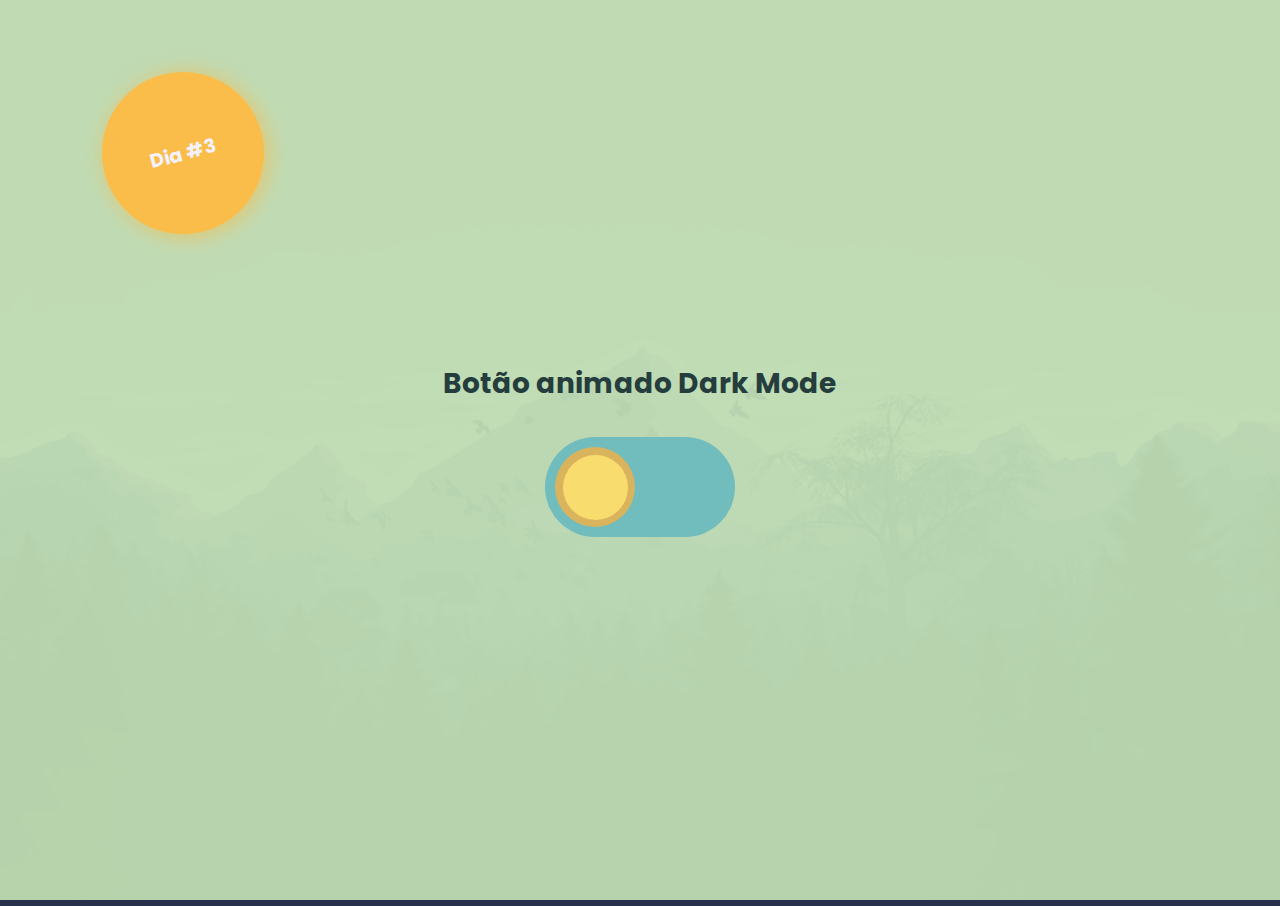
==== button/index.html @ e3bc886b "Day 3" ====
<!DOCTYPE html>
<html lang="pt-br">

<head>
  <meta charset="UTF-8">
  <meta http-equiv="X-UA-Compatible" content="IE=edge">
  <meta name="viewport" content="width=device-width, initial-scale=1.0">
  <link rel="stylesheet" href="./style.css">
  <title>Botão animado</title>
</head>

<body>
  <main>
    <img src="./assets/skyday.png" alt="background" class="background">
    <div class="main">
      <h1>Botão animado Dark Mode</h1>
      <button class="btn-darkmode">
        <div class="circle active">
          <div class="sun">
            <svg xmlns="http://www.w3.org/2000/svg" enable-background="new 0 0 24 24" height="60px" viewBox="0 0 24 24" width="60px" fill="#FEFEFF" class="moon">
              <rect fill="none" height="24" width="24" />
              <path d="M9.37,5.51C9.19,6.15,9.1,6.82,9.1,7.5c0,4.08,3.32,7.4,7.4,7.4c0.68,0,1.35-0.09,1.99-0.27C17.45,17.19,14.93,19,12,19 c-3.86,0-7-3.14-7-7C5,9.07,6.81,6.55,9.37,5.51z M12,3c-4.97,0-9,4.03-9,9s4.03,9,9,9s9-4.03,9-9c0-0.46-0.04-0.92-0.1-1.36 c-0.98,1.37-2.58,2.26-4.4,2.26c-2.98,0-5.4-2.42-5.4-5.4c0-1.81,0.89-3.42,2.26-4.4C12.92,3.04,12.46,3,12,3L12,3z" />
            </svg>
          </div>
        </div>
      </button>
    </div>
  </main>
  <span class="stamp">
    Dia #3
  </span>
</body>
<script src="./darkmode.js"></script>

</html>
---- button/style.css ----
@import url('https://fonts.googleapis.com/css2?family=Poppins:ital,wght@0,400;0,500;0,600;0,700;1,400&display=swap');

* {
  margin: 0;
  padding: 0;
  box-sizing: border-box;
}
body {
  font-family: 'Poppins', sans-serif;
  font-size: 14px;
  overflow: hidden;
  height: 100%;
  background-color: #27314b;
}
main > img {
  position: relative;
  width: 100vw;
  height: 100vh;
  object-fit: cover;
  transition: ease-in-out 0.3s;
}
div.main {
  display: flex;
  align-items: center;
  justify-content: center;
  flex-direction: column;
  gap: 32px;
  position: absolute;
  top: 0;
  left: 0;

  background: RGBA(189, 219, 178, 0.95);
  color: #253d3d;
  width: 100vw;
  min-height: 100vh;
}
button {
  width: 190px;
  height: 100px;
  border: none;
  border-radius: 50px;
  padding: 10px;
  background: #71bcbd;
}
div.circle {
  position: relative;
  top: 0;
  left: 0;
  display: flex;
  align-items: center;
  justify-content: center;
  width: 80px;
  height: 80px;
  border-radius: 50%;
  background-color: #d9b45d;
  transition: ease-in-out 0.3s;
}
div.circle div.sun {
  display: flex;
  align-items: center;
  justify-content: center;
  margin: 0 auto;
  width: 65px;
  height: 65px;
  border-radius: 50%;
  background-color: #f8dc6e;
  transition: ease-in-out 0.35s;
}
div.circle svg.moon {
  display: none;
  width: 40px;
  height: 40px;
  border-radius: 50%;
  transition: ease-in-out 0.35s;
}

.stamp {
  width: 18vh;
  height: 18vh;
  display: flex;
  align-items: center;
  justify-content: center;
  padding: 1rem;

  position: absolute;
  top: 8%;
  left: 8%;
  border-radius: 50%;
  background-color: #fabd4a;
  font-size: 1.2rem;
  font-weight: 700;
  color: #f4f2ff;
  transform: rotate(-15deg);
  box-shadow: 3px 3px 20px 2px RGBA(250, 189, 74, 0.6);
}
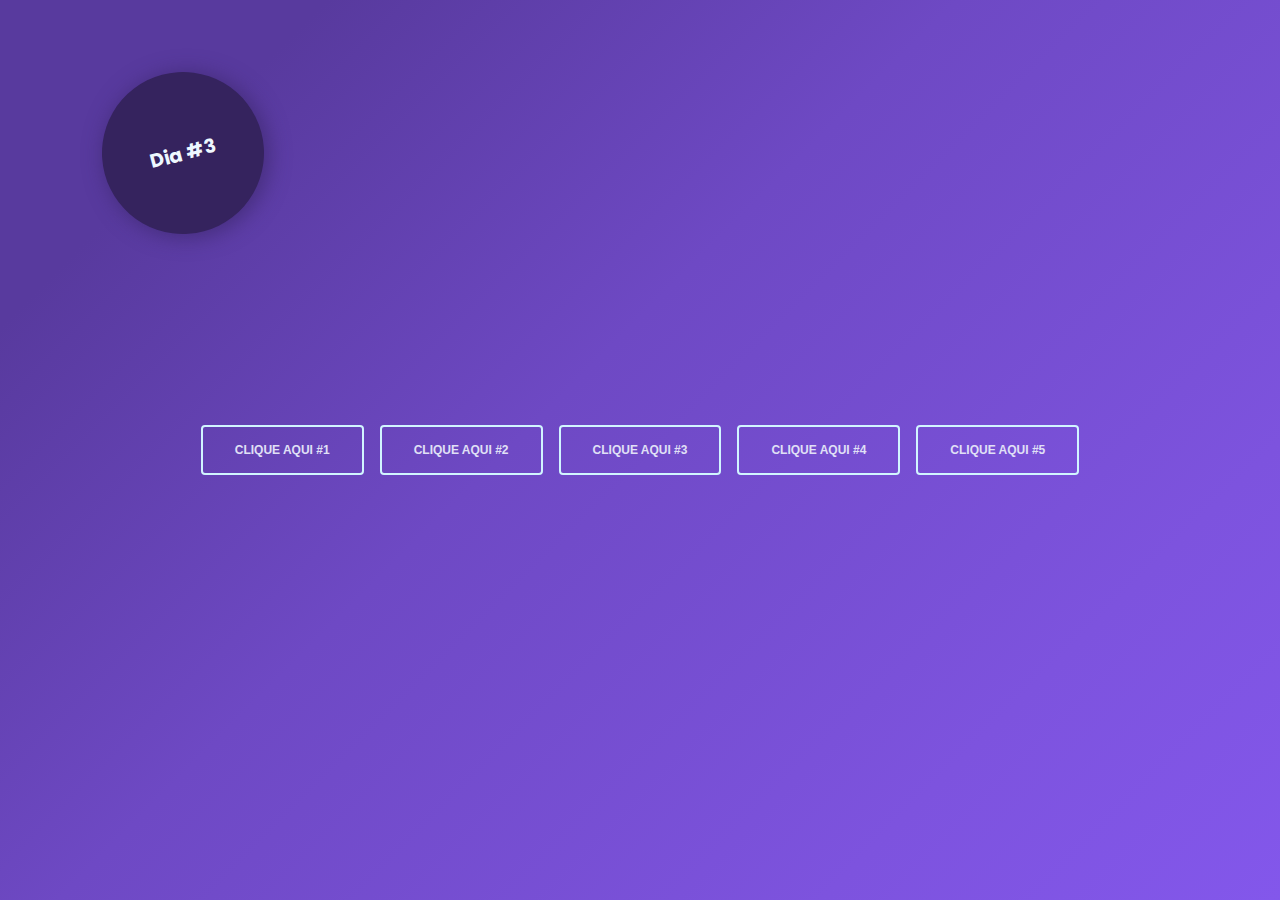
==== commit ab237e9a: "day 8 and correction day 5" ====
--- a/button/index.html
+++ b/button/index.html
@@ -6,30 +6,20 @@
   <meta http-equiv="X-UA-Compatible" content="IE=edge">
   <meta name="viewport" content="width=device-width, initial-scale=1.0">
   <link rel="stylesheet" href="./style.css">
-  <title>Botão animado</title>
+  <title>Botão Animado</title>
 </head>
 
 <body>
   <main>
-    <img src="./assets/skyday.png" alt="background" class="background">
-    <div class="main">
-      <h1>Botão animado Dark Mode</h1>
-      <button class="btn-darkmode">
-        <div class="circle active">
-          <div class="sun">
-            <svg xmlns="http://www.w3.org/2000/svg" enable-background="new 0 0 24 24" height="60px" viewBox="0 0 24 24" width="60px" fill="#FEFEFF" class="moon">
-              <rect fill="none" height="24" width="24" />
-              <path d="M9.37,5.51C9.19,6.15,9.1,6.82,9.1,7.5c0,4.08,3.32,7.4,7.4,7.4c0.68,0,1.35-0.09,1.99-0.27C17.45,17.19,14.93,19,12,19 c-3.86,0-7-3.14-7-7C5,9.07,6.81,6.55,9.37,5.51z M12,3c-4.97,0-9,4.03-9,9s4.03,9,9,9s9-4.03,9-9c0-0.46-0.04-0.92-0.1-1.36 c-0.98,1.37-2.58,2.26-4.4,2.26c-2.98,0-5.4-2.42-5.4-5.4c0-1.81,0.89-3.42,2.26-4.4C12.92,3.04,12.46,3,12,3L12,3z" />
-            </svg>
-          </div>
-        </div>
-      </button>
-    </div>
+    <button class="btn">Clique Aqui #1</button>
+    <button class="btn">Clique Aqui #2</button>
+    <button class="btn">Clique Aqui #3</button>
+    <button class="btn">Clique Aqui #4</button>
+    <button class="btn">Clique Aqui #5</button>
   </main>
   <span class="stamp">
     Dia #3
   </span>
 </body>
-<script src="./darkmode.js"></script>
 
 </html>--- a/button/style.css
+++ b/button/style.css
@@ -5,76 +5,113 @@
   padding: 0;
   box-sizing: border-box;
 }
+
 body {
-  font-family: 'Poppins', sans-serif;
-  font-size: 14px;
-  overflow: hidden;
-  height: 100%;
-  background-color: #27314b;
-}
-main > img {
-  position: relative;
-  width: 100vw;
-  height: 100vh;
-  object-fit: cover;
-  transition: ease-in-out 0.3s;
-}
-div.main {
   display: flex;
   align-items: center;
   justify-content: center;
-  flex-direction: column;
-  gap: 32px;
-  position: absolute;
-  top: 0;
-  left: 0;
+  padding: 32px;
 
-  background: RGBA(189, 219, 178, 0.95);
-  color: #253d3d;
-  width: 100vw;
-  min-height: 100vh;
-}
-button {
-  width: 190px;
-  height: 100px;
-  border: none;
-  border-radius: 50px;
-  padding: 10px;
-  background: #71bcbd;
-}
-div.circle {
-  position: relative;
-  top: 0;
-  left: 0;
-  display: flex;
-  align-items: center;
-  justify-content: center;
-  width: 80px;
-  height: 80px;
-  border-radius: 50%;
-  background-color: #d9b45d;
-  transition: ease-in-out 0.3s;
-}
-div.circle div.sun {
-  display: flex;
-  align-items: center;
-  justify-content: center;
-  margin: 0 auto;
-  width: 65px;
-  height: 65px;
-  border-radius: 50%;
-  background-color: #f8dc6e;
-  transition: ease-in-out 0.35s;
-}
-div.circle svg.moon {
-  display: none;
-  width: 40px;
-  height: 40px;
-  border-radius: 50%;
-  transition: ease-in-out 0.35s;
+  background: rgb(88, 58, 158);
+  background: rgb(88, 58, 158);
+  background: linear-gradient(
+    135deg,
+    rgba(88, 58, 158, 1) 15%,
+    rgba(110, 73, 196, 1) 44%,
+    rgba(125, 83, 222, 1) 79%,
+    rgba(131, 87, 235, 1) 100%
+  );
+  font-family: 'Poppins', sans-serif;
+  height: 100vh;
 }
 
-.stamp {
+main {
+  display: flex;
+  justify-content: center;
+  align-items: center;
+  flex-wrap: wrap;
+  gap: 16px;
+}
+
+main button.btn {
+  padding: 16px 32px;
+  border: 2px solid #d1f5ff;
+  border-radius: 4px;
+
+  font-size: 12px;
+  font-weight: 700;
+  text-transform: uppercase;
+
+  overflow: hidden;
+  color: #e0e0f6;
+  cursor: pointer;
+  background: none;
+  position: relative;
+}
+button.btn:hover {
+  transition-delay: 200ms;
+
+  color: #7d53de;
+}
+button.btn::before {
+  content: ' ';
+  position: absolute;
+  top: 50%;
+  left: 50%;
+  transform: translate(-50%, -50%);
+
+  width: 100%;
+  height: 100%;
+
+  background-color: #d1f5ff;
+  z-index: -1;
+  transition: 0.7s ease;
+}
+
+button.btn:nth-child(1)::before {
+  width: 0px;
+  height: 100%;
+}
+button.btn:hover:nth-child(1)::before {
+  width: 110%;
+}
+
+button.btn:nth-child(2)::before {
+  width: 110%;
+  height: 0;
+}
+button.btn:hover:nth-child(2)::before {
+  height: 100%;
+}
+
+button.btn:nth-child(3)::before {
+  width: 110%;
+  height: 0;
+  transform: translate(-50%, -50%) rotate(45deg);
+}
+button.btn:hover:nth-child(3)::before {
+  height: 350%;
+}
+
+button.btn:nth-child(4)::before {
+  width: 110%;
+  height: 0;
+  transform: translate(-50%, -50%) rotate(-45deg);
+}
+button.btn:hover:nth-child(4)::before {
+  height: 350%;
+}
+
+button.btn:nth-child(5)::before {
+  width: 110%;
+  height: 0;
+  border-radius: 35%;
+}
+button.btn:hover:nth-child(5)::before {
+  height: 350%;
+}
+
+span.stamp {
   width: 18vh;
   height: 18vh;
   display: flex;
@@ -86,10 +123,20 @@
   top: 8%;
   left: 8%;
   border-radius: 50%;
-  background-color: #fabd4a;
+  background-color: #35235e;
   font-size: 1.2rem;
   font-weight: 700;
-  color: #f4f2ff;
+  color: #eef8ff;
   transform: rotate(-15deg);
-  box-shadow: 3px 3px 20px 2px RGBA(250, 189, 74, 0.6);
+  box-shadow: 3px 3px 20px 2px RGBA(53, 35, 94, 0.55);
 }
+
+@media (max-width: 768px) {
+  span.stamp {
+    width: 15vh;
+    height: 15vh;
+    top: 5%;
+    left: 5%;
+    font-size: 1rem;
+  }
+}
